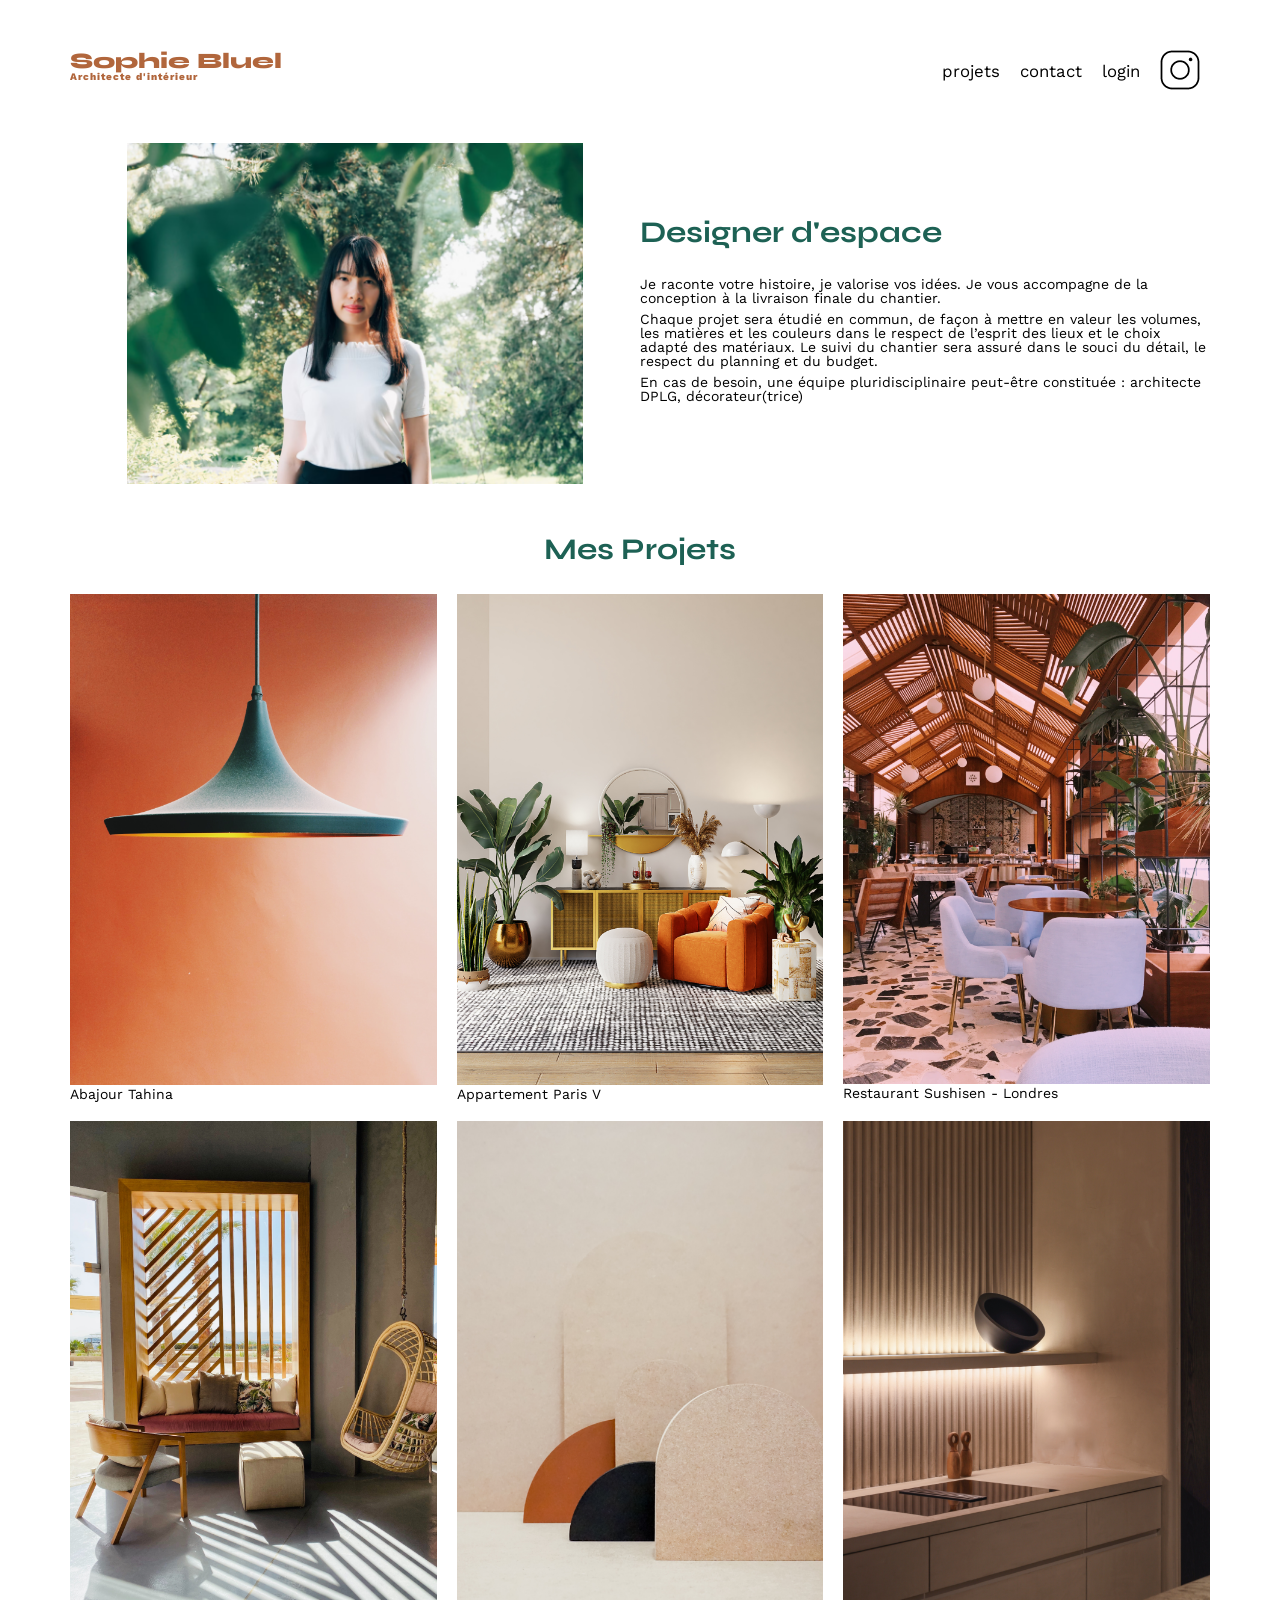
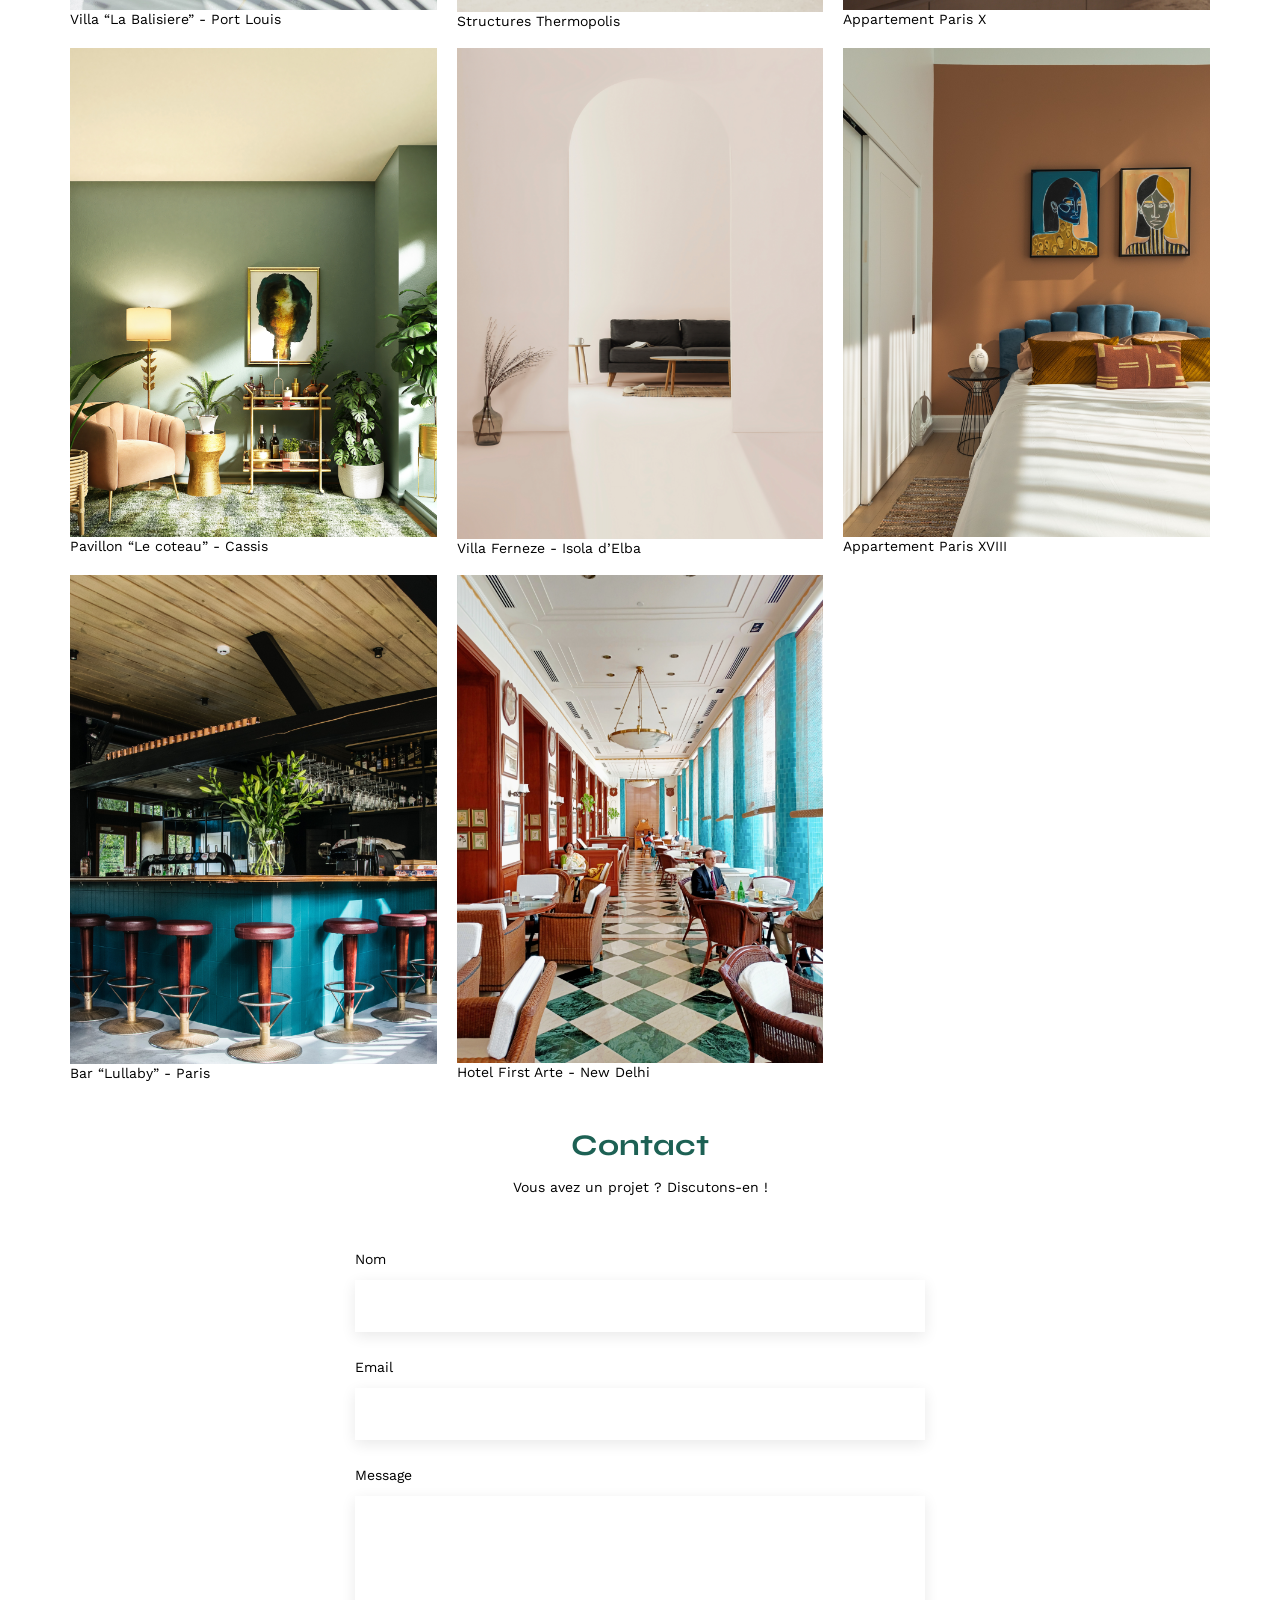
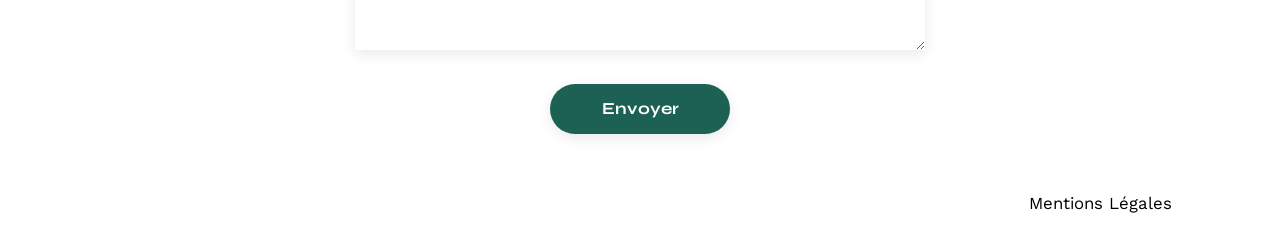
==== FrontEnd/index.html @ d7a61296 "Initial commit" ====
<!DOCTYPE html>
<html lang="fr">
<head>
	<meta charset="UTF-8">
	<title>Sophie Bluel - Architecte d'intérieur</title>
	<meta name="viewport" content="width=device-width, initial-scale=1.0">
	<link rel="preconnect" href="https://fonts.googleapis.com">
	<link rel="preconnect" href="https://fonts.gstatic.com" crossorigin>
	<link href="https://fonts.googleapis.com/css2?family=Syne:wght@700;800&family=Work+Sans&display=swap" rel="stylesheet">
	<meta name="description" content="">
	<link rel="stylesheet" href="./assets/style.css">
</head>
<body>
<header>
	<h1>Sophie Bluel <span>Architecte d'intérieur</span></h1>
	<nav>
		<ul>
			<li>projets</li>
			<li>contact</li>
			<li>login</li>
			<li><img src="./assets/icons/instagram.png" alt="Instagram"></li>
		</ul>
	</nav>
</header>
<main>
	<section id="introduction">
		<figure>
			<img src="./assets/images/sophie-bluel.png" alt="">
		</figure>
		<article>
			<h2>Designer d'espace</h2>
			<p>Je raconte votre histoire, je valorise vos idées. Je vous accompagne de la conception à la livraison finale du chantier.</p>
			<p>Chaque projet sera étudié en commun, de façon à mettre en valeur les volumes, les matières et les couleurs dans le respect de l’esprit des lieux et le choix adapté des matériaux. Le suivi du chantier sera assuré dans le souci du détail, le respect du planning et du budget.</p>
			<p>En cas de besoin, une équipe pluridisciplinaire peut-être constituée : architecte DPLG, décorateur(trice)</p>
		</article>
	</section>
	<section id="portfolio">
		<h2>Mes Projets</h2>
		<div class="gallery">
			<figure>
				<img src="assets/images/abajour-tahina.png" alt="Abajour Tahina">
				<figcaption>Abajour Tahina</figcaption>
			</figure>
			<figure>
				<img src="assets/images/appartement-paris-v.png" alt="Appartement Paris V">
				<figcaption>Appartement Paris V</figcaption>
			</figure>
			<figure>
				<img src="assets/images/restaurant-sushisen-londres.png" alt="Restaurant Sushisen - Londres">
				<figcaption>Restaurant Sushisen - Londres</figcaption>
			</figure>
			<figure>
				<img src="assets/images/la-balisiere.png" alt="Villa “La Balisiere” - Port Louis">
				<figcaption>Villa “La Balisiere” - Port Louis</figcaption>
			</figure>
			<figure>
				<img src="assets/images/structures-thermopolis.png" alt="Structures Thermopolis">
				<figcaption>Structures Thermopolis</figcaption>
			</figure>
			<figure>
				<img src="assets/images/appartement-paris-x.png" alt="Appartement Paris X">
				<figcaption>Appartement Paris X</figcaption>
			</figure>
			<figure>
				<img src="assets/images/le-coteau-cassis.png" alt="Pavillon “Le coteau” - Cassis">
				<figcaption>Pavillon “Le coteau” - Cassis</figcaption>
			</figure>
			<figure>
				<img src="assets/images/villa-ferneze.png" alt="Villa Ferneze - Isola d’Elba">
				<figcaption>Villa Ferneze - Isola d’Elba</figcaption>
			</figure>
			<figure>
				<img src="assets/images/appartement-paris-xviii.png" alt="Appartement Paris XVIII">
				<figcaption>Appartement Paris XVIII</figcaption>
			</figure>
			<figure>
				<img src="assets/images/bar-lullaby-paris.png" alt="Bar “Lullaby” - Paris">
				<figcaption>Bar “Lullaby” - Paris</figcaption>
			</figure>
			<figure>
				<img src="assets/images/hotel-first-arte-new-delhi.png" alt="Hotel First Arte - New Delhi">
				<figcaption>Hotel First Arte - New Delhi</figcaption>
			</figure>
		</div>
	</section>
	<section id="contact">
		<h2>Contact</h2>
		<p>Vous avez un projet ? Discutons-en !</p>
		<form action="#" method="post">
			<label for="name">Nom</label>
			<input type="text" name="name" id="name">
			<label for="email">Email</label>
			<input type="email" name="email" id="email">
			<label for="message">Message</label>
			<textarea name="message" id="message" cols="30" rows="10"></textarea>
			<input type="submit" value="Envoyer">
		</form>
	</section>
</main>

<footer>
	<nav>
		<ul>
			<li>Mentions Légales</li>
		</ul>
	</nav>
</footer>
</body>
</html>
---- FrontEnd/assets/style.css ----
/* http://meyerweb.com/eric/tools/css/reset/
   v2.0 | 20110126
   License: none (public domain)
*/

html, body, div, span, applet, object, iframe,
h1, h2, h3, h4, h5, h6, p, blockquote, pre,
a, abbr, acronym, address, big, cite, code,
del, dfn, em, img, ins, kbd, q, s, samp,
small, strike, strong, sub, sup, tt, var,
b, u, i, center,
dl, dt, dd, ol, ul, li,
fieldset, form, label, legend,
table, caption, tbody, tfoot, thead, tr, th, td,
article, aside, canvas, details, embed,
figure, figcaption, footer, header, hgroup,
menu, nav, output, ruby, section, summary,
time, mark, audio, video {
	margin: 0;
	padding: 0;
	border: 0;
	font-size: 100%;
	font: inherit;
	vertical-align: baseline;
}
/* HTML5 display-role reset for older browsers */
article, aside, details, figcaption, figure,
footer, header, hgroup, menu, nav, section {
	display: block;
}
body {
	line-height: 1;
}
ol, ul {
	list-style: none;
}
blockquote, q {
	quotes: none;
}
blockquote:before, blockquote:after,
q:before, q:after {
	content: '';
	content: none;
}
table {
	border-collapse: collapse;
	border-spacing: 0;
}
/** end reset css**/
body {
	max-width: 1140px;
	margin:auto;
	font-family: 'Work Sans' ;
	font-size: 14px;
}
header {
	display: flex;
	justify-content: space-between;
	margin: 50px 0
}
section {
	margin: 50px 0
}

h1{
	display: flex;
	flex-direction: column;
	font-family: 'Syne';
	font-size: 22px;
	font-weight: 800;
	color: #B1663C
}

h1 > span {
	font-family: 'Work Sans';
	font-size:10px;
	letter-spacing: 0.1em;
;
}

h2{
	font-family: 'Syne';
	font-weight: 700;
	font-size: 30px;
	color: #1D6154
}
nav ul {
	display: flex;
	align-items: center;
	list-style-type: none;

}
nav li {
	padding: 0 10px;
	font-size: 1.2em;
}

li:hover {
	color: #B1663C;
}
#introduction {
	display: flex;
	align-items: center;
}
#introduction figure {
	flex: 1
}
#introduction img {
	display: block;
	margin: auto;
	width: 80%;
}

#introduction article {
	flex: 1
}
#introduction h2 {
	margin-bottom: 1em;
}

#introduction p {
	margin-bottom: 0.5em;
}
#portfolio h2 {
	text-align: center;
	margin-bottom: 1em;
}
.gallery {
	width: 100%;
	display: grid;
	grid-template-columns: 1fr 1fr 1fr;
	grid-column-gap: 20px;
	grid-row-gap: 20px;
}

.gallery img {
	width: 100%;

}
#contact {
	width: 50%;
margin: auto;
}
#contact > * {
	text-align: center;

}
#contact h2{
	margin-bottom: 20px;
}
#contact form {
	text-align: left;
	margin-top:30px;
	display: flex;
	flex-direction: column;
}

#contact input {
	height: 50px;
	font-size: 1.2em;
	border: none;
	box-shadow: 0px 4px 14px rgba(0, 0, 0, 0.09);
}
#contact label {
	margin: 2em 0 1em 0;
}
#contact textarea {
	border: none;
	box-shadow: 0px 4px 14px rgba(0, 0, 0, 0.09);
}

input[type="submit"]{
	font-family: 'Syne';
	font-weight: 700;
	color: white;
	background-color: #1D6154;
	margin : 2em auto ;
	width: 180px;
	text-align: center;
	border-radius: 60px ;
}

footer nav ul {
	display: flex;
	justify-content: flex-end;
	margin: 2em
}
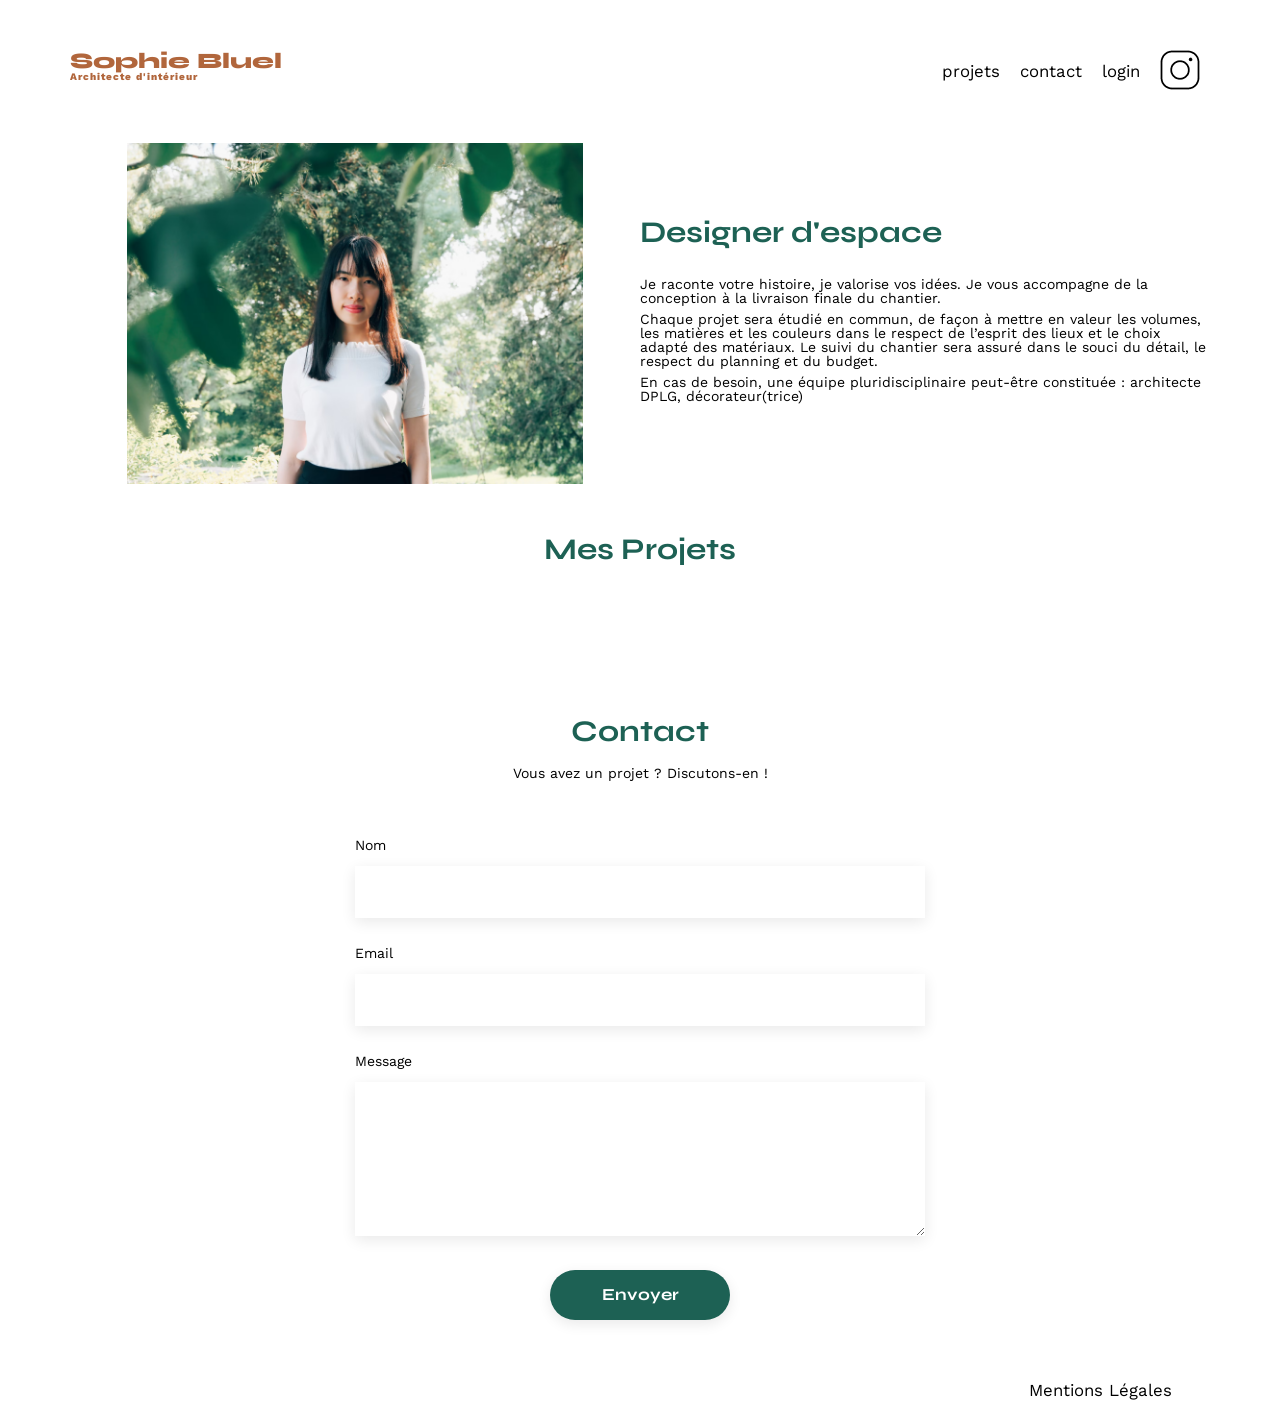
==== commit d309e286: "galerie-filtres" ====
--- a/FrontEnd/index.html
+++ b/FrontEnd/index.html
@@ -36,51 +36,10 @@
 	</section>
 	<section id="portfolio">
 		<h2>Mes Projets</h2>
+		<div class="filters">
+			
+		</div>
 		<div class="gallery">
-			<figure>
-				<img src="assets/images/abajour-tahina.png" alt="Abajour Tahina">
-				<figcaption>Abajour Tahina</figcaption>
-			</figure>
-			<figure>
-				<img src="assets/images/appartement-paris-v.png" alt="Appartement Paris V">
-				<figcaption>Appartement Paris V</figcaption>
-			</figure>
-			<figure>
-				<img src="assets/images/restaurant-sushisen-londres.png" alt="Restaurant Sushisen - Londres">
-				<figcaption>Restaurant Sushisen - Londres</figcaption>
-			</figure>
-			<figure>
-				<img src="assets/images/la-balisiere.png" alt="Villa “La Balisiere” - Port Louis">
-				<figcaption>Villa “La Balisiere” - Port Louis</figcaption>
-			</figure>
-			<figure>
-				<img src="assets/images/structures-thermopolis.png" alt="Structures Thermopolis">
-				<figcaption>Structures Thermopolis</figcaption>
-			</figure>
-			<figure>
-				<img src="assets/images/appartement-paris-x.png" alt="Appartement Paris X">
-				<figcaption>Appartement Paris X</figcaption>
-			</figure>
-			<figure>
-				<img src="assets/images/le-coteau-cassis.png" alt="Pavillon “Le coteau” - Cassis">
-				<figcaption>Pavillon “Le coteau” - Cassis</figcaption>
-			</figure>
-			<figure>
-				<img src="assets/images/villa-ferneze.png" alt="Villa Ferneze - Isola d’Elba">
-				<figcaption>Villa Ferneze - Isola d’Elba</figcaption>
-			</figure>
-			<figure>
-				<img src="assets/images/appartement-paris-xviii.png" alt="Appartement Paris XVIII">
-				<figcaption>Appartement Paris XVIII</figcaption>
-			</figure>
-			<figure>
-				<img src="assets/images/bar-lullaby-paris.png" alt="Bar “Lullaby” - Paris">
-				<figcaption>Bar “Lullaby” - Paris</figcaption>
-			</figure>
-			<figure>
-				<img src="assets/images/hotel-first-arte-new-delhi.png" alt="Hotel First Arte - New Delhi">
-				<figcaption>Hotel First Arte - New Delhi</figcaption>
-			</figure>
 		</div>
 	</section>
 	<section id="contact">
@@ -105,5 +64,6 @@
 		</ul>
 	</nav>
 </footer>
+<script src="./assets/app.js"></script>
 </body>
 </html>
--- a/FrontEnd/assets/style.css
+++ b/FrontEnd/assets/style.css
@@ -186,3 +186,32 @@
 	margin: 2em
 }
 
+/* Page d'accueil */
+.filters {
+	display: flex;
+	align-items: center;
+	justify-content: center;
+	gap: 10px;
+	margin: 51px 0 51px 0;
+}
+
+.filters-button {
+	display: flex;
+	padding: 9px 30px;
+	border: solid 1px #1D6154;
+	border-radius: 60px;
+	font-size: 16px;
+	font-weight: 700;
+	color: #1D6154;	
+	background-color: white;
+}
+
+.filters-button:hover {
+	background-color: #1D6154;
+	color: white;
+}
+
+.filters-button:active {
+	background-color: #1D6154;
+	color: white;
+}
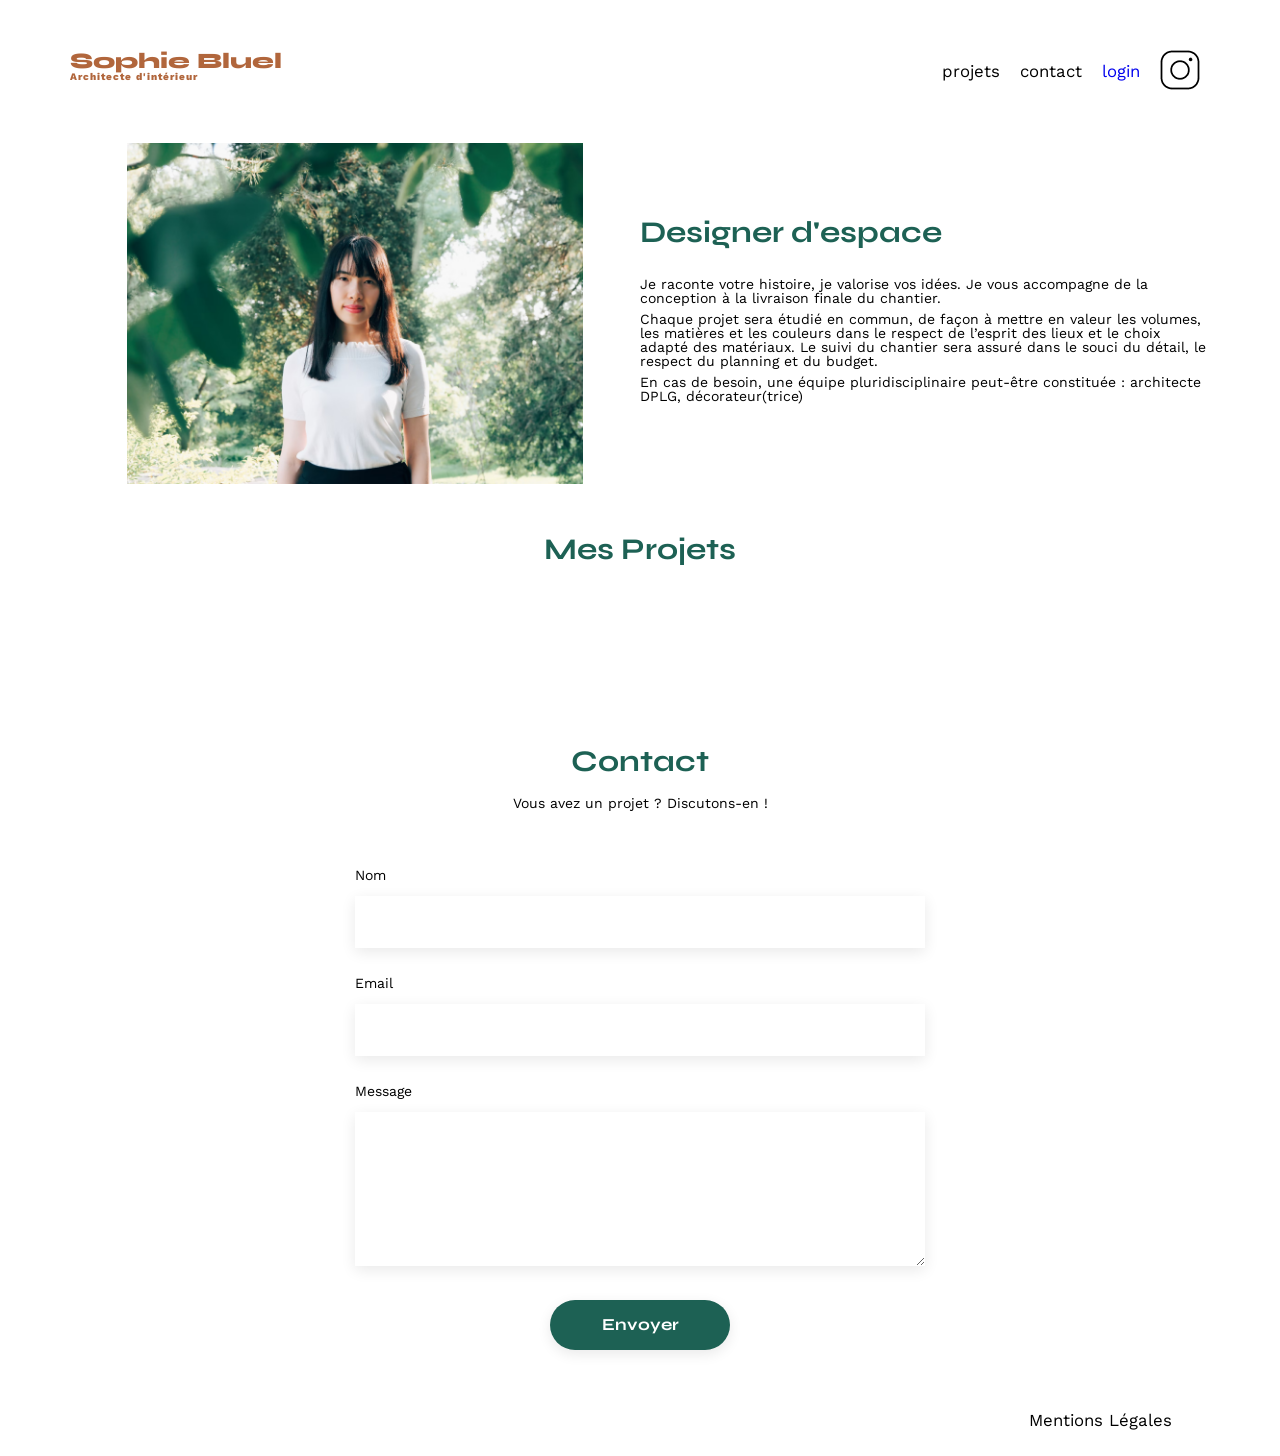
==== commit e3e06730: "login-logout" ====
--- a/FrontEnd/index.html
+++ b/FrontEnd/index.html
@@ -1,69 +1,92 @@
 <!DOCTYPE html>
 <html lang="fr">
+
 <head>
 	<meta charset="UTF-8">
 	<title>Sophie Bluel - Architecte d'intérieur</title>
 	<meta name="viewport" content="width=device-width, initial-scale=1.0">
 	<link rel="preconnect" href="https://fonts.googleapis.com">
 	<link rel="preconnect" href="https://fonts.gstatic.com" crossorigin>
-	<link href="https://fonts.googleapis.com/css2?family=Syne:wght@700;800&family=Work+Sans&display=swap" rel="stylesheet">
+	<link href="https://fonts.googleapis.com/css2?family=Syne:wght@700;800&family=Work+Sans&display=swap"
+		rel="stylesheet">
 	<meta name="description" content="">
+	<link rel="stylesheet" href="https://cdnjs.cloudflare.com/ajax/libs/font-awesome/6.2.1/css/all.min.css"
+		integrity="sha512-MV7K8+y+gLIBoVD59lQIYicR65iaqukzvf/nwasF0nqhPay5w/9lJmVM2hMDcnK1OnMGCdVK+iQrJ7lzPJQd1w=="
+		crossorigin="anonymous" referrerpolicy="no-referrer" />
 	<link rel="stylesheet" href="./assets/style.css">
 </head>
+
 <body>
-<header>
-	<h1>Sophie Bluel <span>Architecte d'intérieur</span></h1>
-	<nav>
-		<ul>
-			<li>projets</li>
-			<li>contact</li>
-			<li>login</li>
-			<li><img src="./assets/icons/instagram.png" alt="Instagram"></li>
-		</ul>
-	</nav>
-</header>
-<main>
-	<section id="introduction">
-		<figure>
-			<img src="./assets/images/sophie-bluel.png" alt="">
-		</figure>
-		<article>
-			<h2>Designer d'espace</h2>
-			<p>Je raconte votre histoire, je valorise vos idées. Je vous accompagne de la conception à la livraison finale du chantier.</p>
-			<p>Chaque projet sera étudié en commun, de façon à mettre en valeur les volumes, les matières et les couleurs dans le respect de l’esprit des lieux et le choix adapté des matériaux. Le suivi du chantier sera assuré dans le souci du détail, le respect du planning et du budget.</p>
-			<p>En cas de besoin, une équipe pluridisciplinaire peut-être constituée : architecte DPLG, décorateur(trice)</p>
-		</article>
-	</section>
-	<section id="portfolio">
-		<h2>Mes Projets</h2>
-		<div class="filters">
-			
-		</div>
-		<div class="gallery">
-		</div>
-	</section>
-	<section id="contact">
-		<h2>Contact</h2>
-		<p>Vous avez un projet ? Discutons-en !</p>
-		<form action="#" method="post">
-			<label for="name">Nom</label>
-			<input type="text" name="name" id="name">
-			<label for="email">Email</label>
-			<input type="email" name="email" id="email">
-			<label for="message">Message</label>
-			<textarea name="message" id="message" cols="30" rows="10"></textarea>
-			<input type="submit" value="Envoyer">
-		</form>
-	</section>
-</main>
+	<div class="edition hidden">
+		<i class="fa-regular fa-pen-to-square"></i>
+		<p>Mode édition</p>
+	</div>
+	<header>
+		<h1>Sophie Bluel <span>Architecte d'intérieur</span></h1>
+		<nav>
+			<ul>
+				<li>projets</li>
+				<li>contact</li>
+				<li>
+					<a id="login" href="/login.html">login</a>
+				</li>
+				<li><img src="./assets/icons/instagram.png" alt="Instagram"></li>
+			</ul>
+		</nav>
+	</header>
+	<main>
+		<section id="introduction">
+			<figure>
+				<img src="./assets/images/sophie-bluel.png" alt="">
+			</figure>
+			<article>
+				<h2>Designer d'espace</h2>
+				<p>Je raconte votre histoire, je valorise vos idées. Je vous accompagne de la conception à la livraison
+					finale du chantier.</p>
+				<p>Chaque projet sera étudié en commun, de façon à mettre en valeur les volumes, les matières et les
+					couleurs dans le respect de l’esprit des lieux et le choix adapté des matériaux. Le suivi du
+					chantier sera assuré dans le souci du détail, le respect du planning et du budget.</p>
+				<p>En cas de besoin, une équipe pluridisciplinaire peut-être constituée : architecte DPLG,
+					décorateur(trice)</p>
+			</article>
+		</section>
+		<section id="portfolio">
+			<div id="projets">
+				<h2>Mes Projets</h2>
+				<button class="modifier hidden">
+					<i class="fa-regular fa-pen-to-square"></i>
+					modifier
+				</button>
+			</div>
+			<div class="filters">
 
-<footer>
-	<nav>
-		<ul>
-			<li>Mentions Légales</li>
-		</ul>
-	</nav>
-</footer>
-<script src="./assets/app.js"></script>
+			</div>
+			<div class="gallery">
+			</div>
+		</section>
+		<section id="contact">
+			<h2>Contact</h2>
+			<p>Vous avez un projet ? Discutons-en !</p>
+			<form action="#" method="post">
+				<label for="name">Nom</label>
+				<input type="text" name="name" id="name">
+				<label for="email">Email</label>
+				<input type="email" name="email" id="email">
+				<label for="message">Message</label>
+				<textarea name="message" id="message" cols="30" rows="10"></textarea>
+				<input type="submit" value="Envoyer">
+			</form>
+		</section>
+	</main>
+
+	<footer>
+		<nav>
+			<ul>
+				<li>Mentions Légales</li>
+			</ul>
+		</nav>
+	</footer>
+	<script src="./assets/app.js"></script>
 </body>
-</html>
+
+</html>
--- a/FrontEnd/assets/style.css
+++ b/FrontEnd/assets/style.css
@@ -186,6 +186,14 @@
 	margin: 2em
 }
 
+a {
+	text-decoration: none;	
+}
+
+a:active {
+	text-decoration: none;
+}
+
 /* Page d'accueil */
 .filters {
 	display: flex;
@@ -214,4 +222,36 @@
 .filters-button:active {
 	background-color: #1D6154;
 	color: white;
+}
+
+/* Après authentification */
+.edition {	
+	display: flex;	
+	justify-content: center;
+	align-items: center;
+	background-color: black;
+	color: white;
+	height: 59px;
+}
+
+#projets {
+	display: flex;	
+	justify-content: center;
+	align-items: center;
+	position: relative;	
+}
+
+.modifier {
+	display: flex;
+	background: none;
+	border: none;	
+	position: absolute;
+	right: 360px;
+	top: 10px;
+	font-size: 14px;
+	gap: 10px;		
+}
+
+.hidden {
+	display: none;
 }
